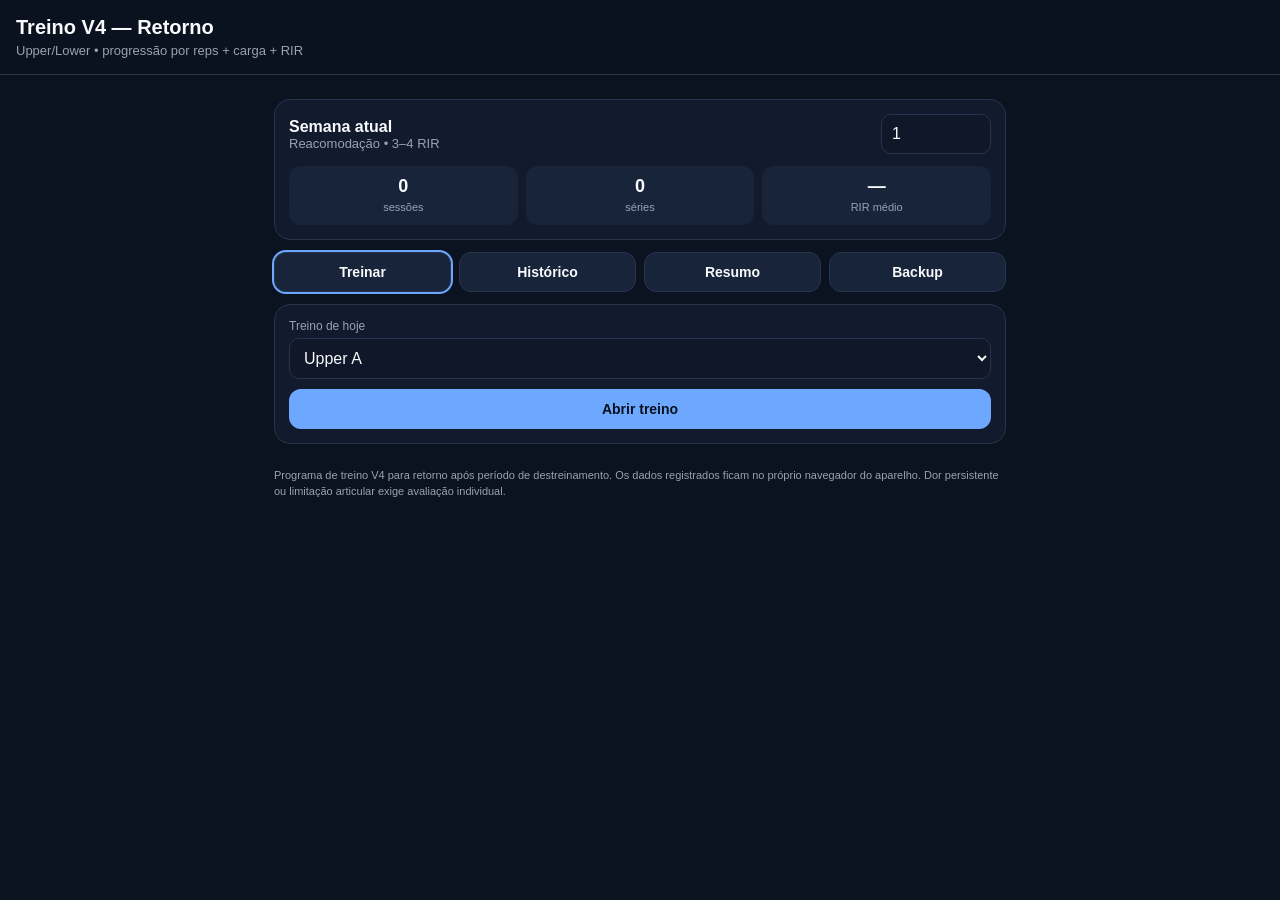
==== index.html @ a8af57bb "Atualiza scripts para versão 9" ====
<!doctype html>
<html lang="pt-BR">
<head>
<meta charset="utf-8">
<meta name="viewport" content="width=device-width, initial-scale=1, viewport-fit=cover">
<meta name="theme-color" content="#101828">
<link rel="manifest" href="manifest.webmanifest">
<title>Treino V4 Retorno</title>
<style>
:root {
  --bg:#0b1220; --card:#121b2d; --card2:#18243a; --text:#f8fafc;
  --muted:#98a2b3; --accent:#6ea8fe; --good:#32d583; --warn:#fdb022;
  --bad:#f97066; --border:#26344d;
}
*{box-sizing:border-box} body{margin:0;background:var(--bg);color:var(--text);font-family:-apple-system,BlinkMacSystemFont,"Segoe UI",Roboto,Arial,sans-serif}
header{position:sticky;top:0;z-index:5;background:rgba(11,18,32,.95);backdrop-filter:blur(12px);padding:16px;border-bottom:1px solid var(--border)}
h1{font-size:20px;margin:0 0 4px} .muted{color:var(--muted);font-size:13px}
main{max-width:760px;margin:auto;padding:14px 14px 100px}
nav{display:grid;grid-template-columns:repeat(4,1fr);gap:8px;margin:12px 0}
button,.btn{appearance:none;border:1px solid var(--border);background:var(--card2);color:var(--text);border-radius:12px;padding:11px 12px;font-weight:700;font-size:14px}
button.primary{background:var(--accent);color:#07111f;border-color:transparent}
button.good{background:var(--good);color:#07111f;border-color:transparent}
button.warn{background:var(--warn);color:#251600;border-color:transparent}
.card{background:var(--card);border:1px solid var(--border);border-radius:16px;padding:14px;margin:10px 0}
.row{display:flex;gap:8px;align-items:center;flex-wrap:wrap} .between{justify-content:space-between}
.badge{padding:5px 8px;border-radius:999px;background:#20304d;color:#cfe1ff;font-size:12px;font-weight:700}
.kpis{display:grid;grid-template-columns:repeat(3,1fr);gap:8px} .kpi{background:var(--card2);border-radius:12px;padding:10px;text-align:center}
.kpi b{display:block;font-size:18px} .kpi span{font-size:11px;color:var(--muted)}
input,select,textarea{width:100%;background:#0f1728;color:var(--text);border:1px solid var(--border);border-radius:10px;padding:10px;font-size:16px}
label{font-size:12px;color:var(--muted);display:block;margin-bottom:5px}
.grid3{display:grid;grid-template-columns:1.1fr 1fr 1fr;gap:8px}
.setrow{display:grid;grid-template-columns:34px 1fr 1fr 1fr 38px;gap:7px;align-items:end;margin:8px 0}
.setn{height:42px;display:flex;align-items:center;justify-content:center;border-radius:10px;background:#20304d;font-weight:800}
.iconbtn{padding:8px;height:42px}
.exercise h3{margin:0 0 5px;font-size:17px} .exercise small{color:var(--muted)}
.progress{font-size:13px;margin-top:8px;padding:9px;border-radius:10px;background:#0f1728}
.progress.good{border-left:3px solid var(--good)} .progress.warn{border-left:3px solid var(--warn)}
.hidden{display:none!important} .tabs button.active{outline:2px solid var(--accent)}
.timer{position:fixed;right:14px;bottom:18px;background:#111d31;border:1px solid var(--border);border-radius:16px;padding:10px 12px;box-shadow:0 12px 30px #0008;min-width:150px}
.timer strong{font-size:22px} .timer .row{margin-top:6px}
.historyItem{border-bottom:1px solid var(--border);padding:10px 0} .historyItem:last-child{border:0}
footer{color:var(--muted);font-size:11px;margin-top:24px;line-height:1.45}
@media(max-width:520px){nav{grid-template-columns:repeat(2,1fr)} .setrow{grid-template-columns:30px 1fr 1fr 1fr 36px} .card{padding:12px}}
</style>
</head>
<body>
<header>
  <h1>Treino V4 — Retorno</h1>
  <div class="muted">Upper/Lower • progressão por reps + carga + RIR</div>
</header>
<main>
<section id="home">
  <div class="card">
    <div class="row between">
      <div><b>Semana atual</b><div class="muted" id="phaseText"></div></div>
      <div style="width:110px"><input id="weekInput" type="number" min="1" max="52" value="1"></div>
    </div>
    <div class="kpis" style="margin-top:12px">
      <div class="kpi"><b id="sessionsKpi">0</b><span>sessões</span></div>
      <div class="kpi"><b id="setsKpi">0</b><span>séries</span></div>
      <div class="kpi"><b id="avgRirKpi">—</b><span>RIR médio</span></div>
    </div>
  </div>

  <nav class="tabs">
    <button data-tab="workout" class="active">Treinar</button>
    <button data-tab="history">Histórico</button>
    <button data-tab="stats">Resumo</button>
    <button data-tab="backup">Backup</button>
  </nav>

  <section id="tab-workout">
    <div class="card">
      <label>Treino de hoje</label>
      <select id="workoutSelect"></select>
      <button class="primary" id="startBtn" style="margin-top:10px;width:100%">Abrir treino</button>
    </div>
    <div id="workoutArea"></div>
  </section>

  <section id="tab-history" class="hidden">
    <div class="card">
      <div class="row between"><b>Últimas sessões</b><button id="clearHistory">Limpar tudo</button></div>
      <div id="historyList"></div>
    </div>
  </section>

  <section id="tab-stats" class="hidden">
    <div class="card">
      <b>Resumo da semana</b>
      <div id="statsArea" style="margin-top:10px"></div>
    </div>
  </section>

  <section id="tab-backup" class="hidden">
    <div class="card">
      <b>Seus dados ficam neste aparelho</b>
      <p class="muted">Exporte um backup antes de trocar de celular ou limpar o navegador.</p>
      <div class="row">
        <button id="exportJson">Exportar backup JSON</button>
        <button id="exportCsv">Exportar CSV</button>
      </div>
      <hr style="border-color:var(--border);margin:16px 0">
      <label>Importar backup JSON</label>
      <input type="file" id="importJson" accept=".json,application/json">
    </div>
    <div class="card">
      <b>Instalar como app</b>
      <p class="muted">Quando esta pasta estiver hospedada em HTTPS: no iPhone, abra no Safari → Compartilhar → “Adicionar à Tela de Início”.</p>
    </div>
  </section>
</section>
<footer>Programa de treino V4 para retorno após período de destreinamento. Os dados registrados ficam no próprio navegador do aparelho. Dor persistente ou limitação articular exige avaliação individual.</footer>
</main>

<div class="timer hidden" id="timerBox">
  <div class="row between"><span class="muted">Descanso</span><button class="iconbtn" id="timerClose">×</button></div>
  <strong id="timerText">0:00</strong>
  <div class="row"><button data-add="60">+1m</button><button data-add="90">+1:30</button><button data-add="180">+3m</button></div>
</div>

<script src="./app.js?v=9"></script>
<script src="./guides.js?v=9"></script>
<script src="./guides-anatomical-v8.js?v=9"></script>
<script src="./guides-force-v3.js?v=9"></script>
<script src="./guides-init.js?v=9"></script>
</body>
</html>
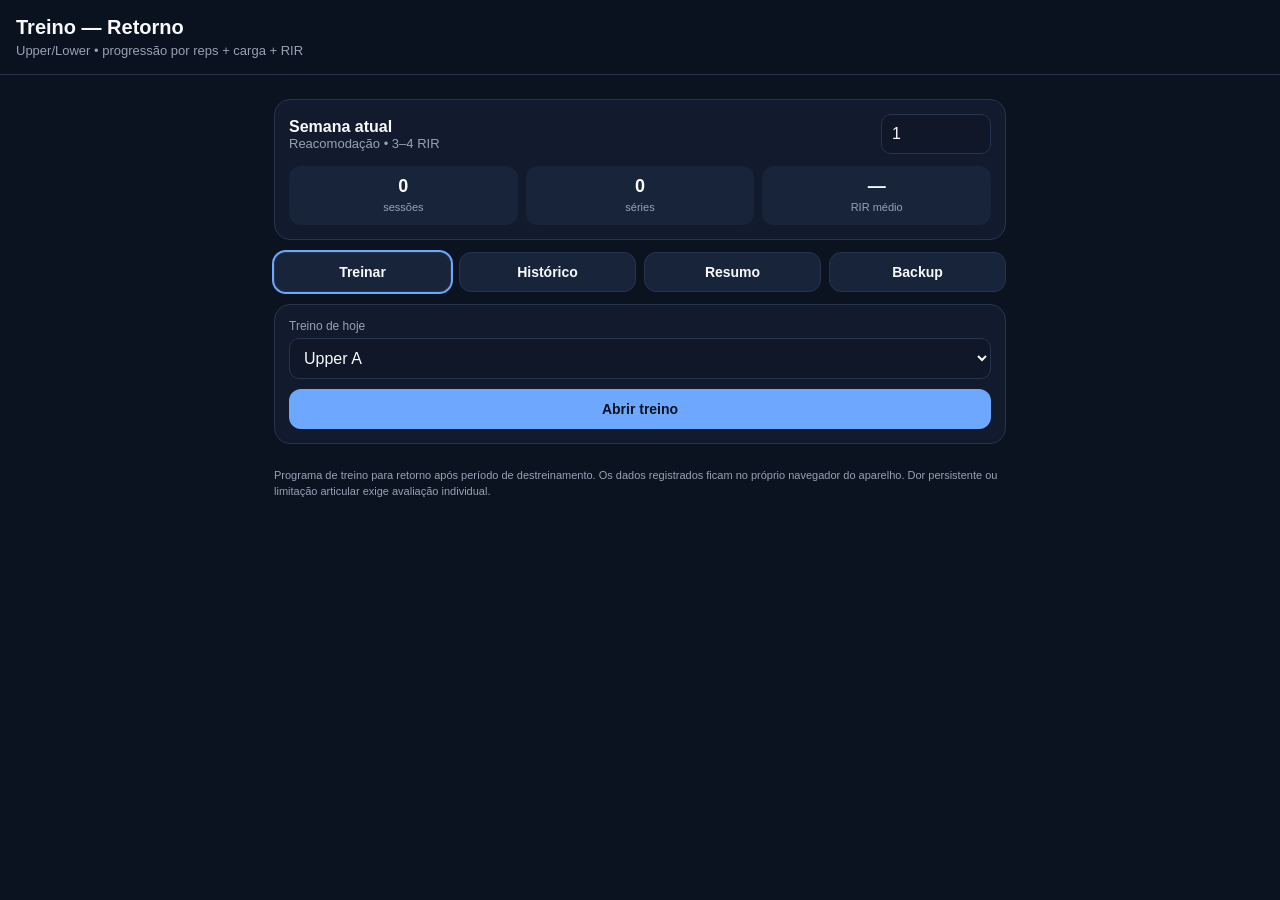
==== commit 523ce37f: "Remove V4 da interface e atualiza guias visuais" ====
--- a/index.html
+++ b/index.html
@@ -5,7 +5,7 @@
 <meta name="viewport" content="width=device-width, initial-scale=1, viewport-fit=cover">
 <meta name="theme-color" content="#101828">
 <link rel="manifest" href="manifest.webmanifest">
-<title>Treino V4 Retorno</title>
+<title>Treino — Retorno</title>
 <style>
 :root {
   --bg:#0b1220; --card:#121b2d; --card2:#18243a; --text:#f8fafc;
@@ -45,7 +45,7 @@
 </head>
 <body>
 <header>
-  <h1>Treino V4 — Retorno</h1>
+  <h1>Treino — Retorno</h1>
   <div class="muted">Upper/Lower • progressão por reps + carga + RIR</div>
 </header>
 <main>
@@ -110,7 +110,7 @@
     </div>
   </section>
 </section>
-<footer>Programa de treino V4 para retorno após período de destreinamento. Os dados registrados ficam no próprio navegador do aparelho. Dor persistente ou limitação articular exige avaliação individual.</footer>
+<footer>Programa de treino para retorno após período de destreinamento. Os dados registrados ficam no próprio navegador do aparelho. Dor persistente ou limitação articular exige avaliação individual.</footer>
 </main>
 
 <div class="timer hidden" id="timerBox">
@@ -119,10 +119,10 @@
   <div class="row"><button data-add="60">+1m</button><button data-add="90">+1:30</button><button data-add="180">+3m</button></div>
 </div>
 
-<script src="./app.js?v=9"></script>
-<script src="./guides.js?v=9"></script>
-<script src="./guides-anatomical-v8.js?v=9"></script>
-<script src="./guides-force-v3.js?v=9"></script>
-<script src="./guides-init.js?v=9"></script>
+<script src="./app.js?v=10"></script>
+<script src="./guides.js?v=13"></script>
+<script src="./guides-anatomical-v8.js?v=10"></script>
+<script src="./guides-force-v3.js?v=10"></script>
+<script src="./guides-init.js?v=10"></script>
 </body>
 </html>
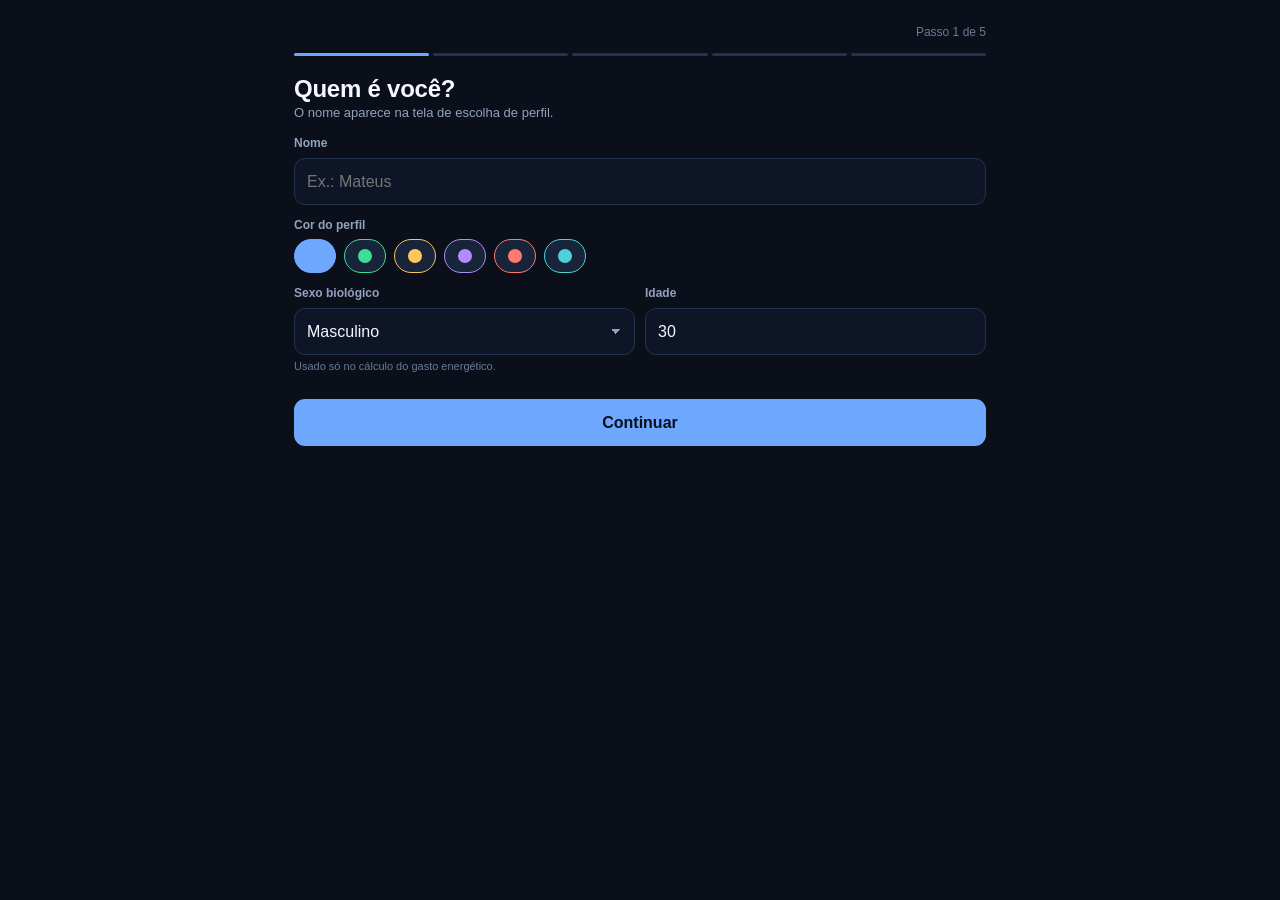
==== commit ccc3135c: "Transforma o app em treinador pessoal da família O app era uma ficha digital de treino de um usuário" ====
--- a/index.html
+++ b/index.html
@@ -2,127 +2,23 @@
 <html lang="pt-BR">
 <head>
 <meta charset="utf-8">
-<meta name="viewport" content="width=device-width, initial-scale=1, viewport-fit=cover">
-<meta name="theme-color" content="#101828">
+<meta name="viewport" content="width=device-width, initial-scale=1, viewport-fit=cover, maximum-scale=1">
+<meta name="theme-color" content="#0a0f1a">
+<meta name="apple-mobile-web-app-capable" content="yes">
+<meta name="apple-mobile-web-app-status-bar-style" content="black-translucent">
+<meta name="apple-mobile-web-app-title" content="Domínio">
+<meta name="description" content="Treinador pessoal da família: treino, alimentação, cardio e recuperação com ajuste automático.">
 <link rel="manifest" href="manifest.webmanifest">
-<title>Treino — Retorno</title>
-<style>
-:root {
-  --bg:#0b1220; --card:#121b2d; --card2:#18243a; --text:#f8fafc;
-  --muted:#98a2b3; --accent:#6ea8fe; --good:#32d583; --warn:#fdb022;
-  --bad:#f97066; --border:#26344d;
-}
-*{box-sizing:border-box} body{margin:0;background:var(--bg);color:var(--text);font-family:-apple-system,BlinkMacSystemFont,"Segoe UI",Roboto,Arial,sans-serif}
-header{position:sticky;top:0;z-index:5;background:rgba(11,18,32,.95);backdrop-filter:blur(12px);padding:16px;border-bottom:1px solid var(--border)}
-h1{font-size:20px;margin:0 0 4px} .muted{color:var(--muted);font-size:13px}
-main{max-width:760px;margin:auto;padding:14px 14px 100px}
-nav{display:grid;grid-template-columns:repeat(4,1fr);gap:8px;margin:12px 0}
-button,.btn{appearance:none;border:1px solid var(--border);background:var(--card2);color:var(--text);border-radius:12px;padding:11px 12px;font-weight:700;font-size:14px}
-button.primary{background:var(--accent);color:#07111f;border-color:transparent}
-button.good{background:var(--good);color:#07111f;border-color:transparent}
-button.warn{background:var(--warn);color:#251600;border-color:transparent}
-.card{background:var(--card);border:1px solid var(--border);border-radius:16px;padding:14px;margin:10px 0}
-.row{display:flex;gap:8px;align-items:center;flex-wrap:wrap} .between{justify-content:space-between}
-.badge{padding:5px 8px;border-radius:999px;background:#20304d;color:#cfe1ff;font-size:12px;font-weight:700}
-.kpis{display:grid;grid-template-columns:repeat(3,1fr);gap:8px} .kpi{background:var(--card2);border-radius:12px;padding:10px;text-align:center}
-.kpi b{display:block;font-size:18px} .kpi span{font-size:11px;color:var(--muted)}
-input,select,textarea{width:100%;background:#0f1728;color:var(--text);border:1px solid var(--border);border-radius:10px;padding:10px;font-size:16px}
-label{font-size:12px;color:var(--muted);display:block;margin-bottom:5px}
-.grid3{display:grid;grid-template-columns:1.1fr 1fr 1fr;gap:8px}
-.setrow{display:grid;grid-template-columns:34px 1fr 1fr 1fr 38px;gap:7px;align-items:end;margin:8px 0}
-.setn{height:42px;display:flex;align-items:center;justify-content:center;border-radius:10px;background:#20304d;font-weight:800}
-.iconbtn{padding:8px;height:42px}
-.exercise h3{margin:0 0 5px;font-size:17px} .exercise small{color:var(--muted)}
-.progress{font-size:13px;margin-top:8px;padding:9px;border-radius:10px;background:#0f1728}
-.progress.good{border-left:3px solid var(--good)} .progress.warn{border-left:3px solid var(--warn)}
-.hidden{display:none!important} .tabs button.active{outline:2px solid var(--accent)}
-.timer{position:fixed;right:14px;bottom:18px;background:#111d31;border:1px solid var(--border);border-radius:16px;padding:10px 12px;box-shadow:0 12px 30px #0008;min-width:150px}
-.timer strong{font-size:22px} .timer .row{margin-top:6px}
-.historyItem{border-bottom:1px solid var(--border);padding:10px 0} .historyItem:last-child{border:0}
-footer{color:var(--muted);font-size:11px;margin-top:24px;line-height:1.45}
-@media(max-width:520px){nav{grid-template-columns:repeat(2,1fr)} .setrow{grid-template-columns:30px 1fr 1fr 1fr 36px} .card{padding:12px}}
-</style>
+<link rel="icon" href="icon.svg" type="image/svg+xml">
+<link rel="apple-touch-icon" href="icon.svg">
+<link rel="stylesheet" href="styles.css?v=1">
+<title>Domínio — Treinador da Família</title>
 </head>
 <body>
-<header>
-  <h1>Treino — Retorno</h1>
-  <div class="muted">Upper/Lower • progressão por reps + carga + RIR</div>
-</header>
-<main>
-<section id="home">
-  <div class="card">
-    <div class="row between">
-      <div><b>Semana atual</b><div class="muted" id="phaseText"></div></div>
-      <div style="width:110px"><input id="weekInput" type="number" min="1" max="52" value="1"></div>
-    </div>
-    <div class="kpis" style="margin-top:12px">
-      <div class="kpi"><b id="sessionsKpi">0</b><span>sessões</span></div>
-      <div class="kpi"><b id="setsKpi">0</b><span>séries</span></div>
-      <div class="kpi"><b id="avgRirKpi">—</b><span>RIR médio</span></div>
-    </div>
-  </div>
-
-  <nav class="tabs">
-    <button data-tab="workout" class="active">Treinar</button>
-    <button data-tab="history">Histórico</button>
-    <button data-tab="stats">Resumo</button>
-    <button data-tab="backup">Backup</button>
-  </nav>
-
-  <section id="tab-workout">
-    <div class="card">
-      <label>Treino de hoje</label>
-      <select id="workoutSelect"></select>
-      <button class="primary" id="startBtn" style="margin-top:10px;width:100%">Abrir treino</button>
-    </div>
-    <div id="workoutArea"></div>
-  </section>
-
-  <section id="tab-history" class="hidden">
-    <div class="card">
-      <div class="row between"><b>Últimas sessões</b><button id="clearHistory">Limpar tudo</button></div>
-      <div id="historyList"></div>
-    </div>
-  </section>
-
-  <section id="tab-stats" class="hidden">
-    <div class="card">
-      <b>Resumo da semana</b>
-      <div id="statsArea" style="margin-top:10px"></div>
-    </div>
-  </section>
-
-  <section id="tab-backup" class="hidden">
-    <div class="card">
-      <b>Seus dados ficam neste aparelho</b>
-      <p class="muted">Exporte um backup antes de trocar de celular ou limpar o navegador.</p>
-      <div class="row">
-        <button id="exportJson">Exportar backup JSON</button>
-        <button id="exportCsv">Exportar CSV</button>
-      </div>
-      <hr style="border-color:var(--border);margin:16px 0">
-      <label>Importar backup JSON</label>
-      <input type="file" id="importJson" accept=".json,application/json">
-    </div>
-    <div class="card">
-      <b>Instalar como app</b>
-      <p class="muted">Quando esta pasta estiver hospedada em HTTPS: no iPhone, abra no Safari → Compartilhar → “Adicionar à Tela de Início”.</p>
-    </div>
-  </section>
-</section>
-<footer>Programa de treino para retorno após período de destreinamento. Os dados registrados ficam no próprio navegador do aparelho. Dor persistente ou limitação articular exige avaliação individual.</footer>
-</main>
-
-<div class="timer hidden" id="timerBox">
-  <div class="row between"><span class="muted">Descanso</span><button class="iconbtn" id="timerClose">×</button></div>
-  <strong id="timerText">0:00</strong>
-  <div class="row"><button data-add="60">+1m</button><button data-add="90">+1:30</button><button data-add="180">+3m</button></div>
-</div>
-
-<script src="./app.js?v=10"></script>
-<script src="./guides.js?v=13"></script>
-<script src="./guides-anatomical-v8.js?v=10"></script>
-<script src="./guides-force-v3.js?v=10"></script>
-<script src="./guides-init.js?v=10"></script>
+<header id="topbar" class="topbar hidden"></header>
+<main id="app" class="app"></main>
+<div id="tabbar"></div>
+<script type="module" src="./js/app.js?v=1"></script>
+<noscript><p style="padding:24px">Este app precisa de JavaScript ativado.</p></noscript>
 </body>
-</html>+</html>
--- a/styles.css
+++ b/styles.css
@@ -0,0 +1,305 @@
+/* Domínio — sistema visual mobile-first */
+
+:root {
+  --bg: #0a0f1a;
+  --bg-elev: #111a2b;
+  --card: #131d30;
+  --card-2: #18243a;
+  --line: #24334d;
+  --line-soft: #1c2942;
+  --text: #f5f8ff;
+  --muted: #93a2bd;
+  --dim: #6b7a97;
+  --accent: #6ea8fe;
+  --accent-ink: #06101f;
+  --good: #3ddc97;
+  --warn: #ffc65c;
+  --bad: #ff7a6e;
+  --violet: #b18cff;
+  --radius: 16px;
+  --radius-sm: 11px;
+  --shadow: 0 14px 40px rgba(0, 0, 0, .45);
+  --safe-bottom: env(safe-area-inset-bottom, 0px);
+}
+
+* { box-sizing: border-box; -webkit-tap-highlight-color: transparent; }
+
+html, body {
+  margin: 0;
+  background: var(--bg);
+  color: var(--text);
+  font-family: -apple-system, BlinkMacSystemFont, "Segoe UI", Roboto, "Helvetica Neue", Arial, sans-serif;
+  font-size: 16px;
+  line-height: 1.45;
+  overscroll-behavior-y: none;
+}
+
+body { padding-bottom: calc(76px + var(--safe-bottom)); }
+
+h1, h2, h3, h4 { margin: 0; line-height: 1.25; font-weight: 800; letter-spacing: -.01em; }
+h1 { font-size: 24px; }
+h2 { font-size: 19px; }
+h3 { font-size: 16px; }
+p { margin: 0 0 10px; }
+a { color: var(--accent); }
+
+.app { max-width: 720px; margin: 0 auto; padding: 0 14px 24px; }
+
+/* ---------- Cabeçalho ---------- */
+.topbar {
+  position: sticky; top: 0; z-index: 20;
+  background: rgba(10, 15, 26, .88);
+  backdrop-filter: saturate(160%) blur(14px);
+  border-bottom: 1px solid var(--line-soft);
+  padding: calc(10px + env(safe-area-inset-top, 0px)) 14px 10px;
+}
+.topbar-inner { max-width: 720px; margin: 0 auto; display: flex; align-items: center; gap: 10px; }
+.topbar h1 { font-size: 18px; flex: 1; }
+.topbar .sub { color: var(--muted); font-size: 12px; font-weight: 600; }
+
+.avatar {
+  width: 38px; height: 38px; border-radius: 50%;
+  display: grid; place-items: center; font-weight: 900; font-size: 15px;
+  color: #06101f; flex: none; border: none; cursor: pointer;
+}
+.avatar.lg { width: 62px; height: 62px; font-size: 24px; }
+
+/* ---------- Cartões ---------- */
+.card {
+  background: var(--card);
+  border: 1px solid var(--line-soft);
+  border-radius: var(--radius);
+  padding: 15px;
+  margin: 12px 0;
+}
+.card.tight { padding: 12px; }
+.card.flat { background: var(--bg-elev); }
+.card-head { display: flex; align-items: center; justify-content: space-between; gap: 10px; margin-bottom: 10px; }
+.card-head h2, .card-head h3 { flex: 1; }
+.eyebrow { font-size: 11px; font-weight: 800; letter-spacing: .1em; text-transform: uppercase; color: var(--dim); }
+
+.row { display: flex; gap: 10px; align-items: center; flex-wrap: wrap; }
+.row.between { justify-content: space-between; }
+.row.tight { gap: 6px; }
+.col { display: flex; flex-direction: column; gap: 10px; }
+.grid-2 { display: grid; grid-template-columns: 1fr 1fr; gap: 10px; }
+.grid-3 { display: grid; grid-template-columns: repeat(3, 1fr); gap: 8px; }
+.muted { color: var(--muted); font-size: 13px; }
+.dim { color: var(--dim); font-size: 12px; }
+.tiny { font-size: 11px; }
+.right { text-align: right; }
+.mt { margin-top: 12px; }
+.mb { margin-bottom: 12px; }
+.hidden { display: none !important; }
+.nowrap { white-space: nowrap; }
+
+/* ---------- Botões ---------- */
+button, .btn {
+  appearance: none; font: inherit; font-weight: 700;
+  border: 1px solid var(--line); background: var(--card-2); color: var(--text);
+  border-radius: var(--radius-sm); padding: 11px 14px; cursor: pointer;
+  transition: transform .08s ease, filter .15s ease;
+  display: inline-flex; align-items: center; justify-content: center; gap: 7px;
+}
+button:active { transform: scale(.98); }
+button.primary { background: var(--accent); color: var(--accent-ink); border-color: transparent; }
+button.good { background: var(--good); color: #04150e; border-color: transparent; }
+button.warn { background: var(--warn); color: #241700; border-color: transparent; }
+button.danger { background: transparent; color: var(--bad); border-color: #4a2b2b; }
+button.ghost { background: transparent; border-color: var(--line); }
+button.link { background: none; border: none; color: var(--accent); padding: 4px 2px; font-size: 13px; }
+button.block { width: 100%; }
+button.sm { padding: 7px 11px; font-size: 13px; border-radius: 9px; }
+button:disabled { opacity: .45; cursor: not-allowed; }
+
+/* ---------- Formulários ---------- */
+label { display: block; font-size: 12px; font-weight: 700; color: var(--muted); margin-bottom: 5px; }
+input, select, textarea {
+  width: 100%; font: inherit; font-size: 16px;
+  background: #0d1526; color: var(--text);
+  border: 1px solid var(--line); border-radius: var(--radius-sm);
+  padding: 11px 12px;
+}
+input:focus, select:focus, textarea:focus { outline: 2px solid var(--accent); outline-offset: -1px; }
+select { appearance: none; background-image: linear-gradient(45deg, transparent 50%, var(--muted) 50%), linear-gradient(135deg, var(--muted) 50%, transparent 50%); background-position: calc(100% - 18px) 50%, calc(100% - 13px) 50%; background-size: 5px 5px; background-repeat: no-repeat; padding-right: 34px; }
+.field { margin-bottom: 12px; }
+.field .hint { font-size: 11px; color: var(--dim); margin-top: 4px; }
+fieldset { border: 0; padding: 0; margin: 0; }
+
+.chips { display: flex; flex-wrap: wrap; gap: 8px; }
+.chip {
+  padding: 9px 13px; border-radius: 999px; border: 1px solid var(--line);
+  background: var(--card-2); font-size: 13px; font-weight: 700; cursor: pointer;
+}
+.chip.on { background: var(--accent); color: var(--accent-ink); border-color: transparent; }
+.chip.sm { padding: 6px 10px; font-size: 12px; }
+
+.pill { display: inline-flex; align-items: center; gap: 5px; padding: 4px 9px; border-radius: 999px; font-size: 11px; font-weight: 800; background: #1e2c47; color: #cfe0ff; }
+.pill.good { background: rgba(61, 220, 151, .16); color: var(--good); }
+.pill.warn { background: rgba(255, 198, 92, .16); color: var(--warn); }
+.pill.bad { background: rgba(255, 122, 110, .16); color: var(--bad); }
+.pill.violet { background: rgba(177, 140, 255, .16); color: var(--violet); }
+
+/* ---------- Escala 1–5 ---------- */
+.scale { display: grid; grid-template-columns: repeat(5, 1fr); gap: 7px; }
+.scale button { padding: 14px 0; font-size: 17px; font-weight: 900; }
+.scale button.on { background: var(--accent); color: var(--accent-ink); border-color: transparent; }
+.scale-legend { display: flex; justify-content: space-between; font-size: 11px; color: var(--dim); margin-top: 5px; }
+
+/* ---------- Métricas ---------- */
+.metrics { display: grid; grid-template-columns: repeat(3, 1fr); gap: 8px; }
+.metric { background: var(--bg-elev); border-radius: var(--radius-sm); padding: 11px 8px; text-align: center; border: 1px solid var(--line-soft); }
+.metric b { display: block; font-size: 19px; letter-spacing: -.02em; }
+.metric span { font-size: 10.5px; color: var(--muted); font-weight: 600; }
+
+.stat-line { display: flex; justify-content: space-between; align-items: baseline; padding: 9px 0; border-bottom: 1px solid var(--line-soft); }
+.stat-line:last-child { border-bottom: 0; }
+.stat-line b { font-variant-numeric: tabular-nums; }
+
+/* ---------- Barras de progresso ---------- */
+.progress-bar { height: 8px; border-radius: 99px; background: #0d1526; overflow: hidden; border: 1px solid var(--line-soft); }
+.progress-bar > span { display: block; height: 100%; border-radius: 99px; background: var(--accent); transition: width .3s ease; }
+.progress-bar > span.good { background: var(--good); }
+.progress-bar > span.warn { background: var(--warn); }
+.progress-bar > span.bad { background: var(--bad); }
+
+.bars { display: flex; flex-direction: column; gap: 7px; }
+.bar-row { display: grid; grid-template-columns: 72px 1fr 52px; gap: 8px; align-items: center; font-size: 12px; }
+.bar-label { color: var(--muted); font-weight: 600; overflow: hidden; text-overflow: ellipsis; white-space: nowrap; }
+.bar-track { position: relative; height: 14px; border-radius: 7px; background: #0d1526; overflow: hidden; border: 1px solid var(--line-soft); }
+.bar-range { position: absolute; top: 0; bottom: 0; background: rgba(61, 220, 151, .18); border-left: 1px solid rgba(61,220,151,.5); border-right: 1px solid rgba(61,220,151,.5); }
+.bar-fill { position: absolute; top: 0; left: 0; bottom: 0; background: var(--accent); border-radius: 7px; }
+.bar-fill.good { background: var(--good); }
+.bar-fill.warn { background: var(--warn); }
+.bar-fill.bad { background: var(--bad); }
+.bar-value { text-align: right; font-variant-numeric: tabular-nums; font-weight: 700; color: var(--muted); }
+
+.ring { display: flex; align-items: center; gap: 11px; }
+.ring svg { width: 58px; height: 58px; flex: none; transform: rotate(-90deg); }
+.ring-bg { fill: none; stroke: #0d1526; stroke-width: 7; }
+.ring-fg { fill: none; stroke-width: 7; stroke-linecap: round; transition: stroke-dashoffset .4s ease; }
+.ring-fg.accent { stroke: var(--accent); }
+.ring-fg.good { stroke: var(--good); }
+.ring-fg.warn { stroke: var(--warn); }
+.ring-fg.bad { stroke: var(--bad); }
+.ring-text b { display: block; font-size: 17px; }
+.ring-text span { font-size: 11px; color: var(--muted); }
+
+.spark { width: 100%; height: 74px; display: block; }
+.chart-empty { padding: 18px; text-align: center; color: var(--dim); font-size: 12px; }
+
+/* ---------- Coach ---------- */
+.coach {
+  border-left: 3px solid var(--accent);
+  background: linear-gradient(90deg, rgba(110, 168, 254, .1), transparent 70%);
+  border-radius: 0 var(--radius-sm) var(--radius-sm) 0;
+  padding: 11px 13px; margin: 10px 0; font-size: 13.5px;
+}
+.coach b { display: block; margin-bottom: 3px; font-size: 14px; }
+.coach.good { border-color: var(--good); background: linear-gradient(90deg, rgba(61, 220, 151, .1), transparent 70%); }
+.coach.warn { border-color: var(--warn); background: linear-gradient(90deg, rgba(255, 198, 92, .1), transparent 70%); }
+.coach.bad { border-color: var(--bad); background: linear-gradient(90deg, rgba(255, 122, 110, .1), transparent 70%); }
+.coach.violet { border-color: var(--violet); background: linear-gradient(90deg, rgba(177, 140, 255, .1), transparent 70%); }
+
+/* ---------- Navegação inferior ---------- */
+.tabbar {
+  position: fixed; left: 0; right: 0; bottom: 0; z-index: 30;
+  background: rgba(12, 18, 31, .95);
+  backdrop-filter: saturate(160%) blur(16px);
+  border-top: 1px solid var(--line-soft);
+  padding: 7px 8px calc(7px + var(--safe-bottom));
+  display: grid; grid-template-columns: repeat(5, 1fr); gap: 2px;
+}
+.tabbar a {
+  display: flex; flex-direction: column; align-items: center; gap: 3px;
+  padding: 5px 2px; border-radius: 11px; text-decoration: none;
+  color: var(--dim); font-size: 10px; font-weight: 700;
+}
+.tabbar a.on { color: var(--accent); background: rgba(110, 168, 254, .1); }
+.tabbar svg { width: 21px; height: 21px; stroke: currentColor; fill: none; stroke-width: 1.9; stroke-linecap: round; stroke-linejoin: round; }
+
+/* ---------- Perfis ---------- */
+.profile-grid { display: grid; grid-template-columns: 1fr 1fr; gap: 12px; margin-top: 16px; }
+.profile-card {
+  background: var(--card); border: 1px solid var(--line-soft); border-radius: var(--radius);
+  padding: 18px 14px; text-align: center; cursor: pointer; display: flex; flex-direction: column; align-items: center; gap: 9px;
+}
+.profile-card:active { transform: scale(.98); }
+.profile-card b { font-size: 15px; }
+.profile-card .meta { font-size: 11px; color: var(--dim); }
+.profile-card.add { border-style: dashed; color: var(--muted); justify-content: center; min-height: 148px; }
+
+/* ---------- Treino ---------- */
+.exercise-card { background: var(--card); border: 1px solid var(--line-soft); border-radius: var(--radius); padding: 14px; margin: 12px 0; }
+.exercise-card.done { border-color: rgba(61, 220, 151, .4); }
+.set-row { display: grid; grid-template-columns: 30px 1fr 1fr 1fr 40px; gap: 6px; align-items: end; margin: 8px 0; }
+.set-n { height: 44px; display: grid; place-items: center; border-radius: 10px; background: #1c2b46; font-weight: 900; font-size: 13px; }
+.set-n.done { background: rgba(61, 220, 151, .18); color: var(--good); }
+.set-row input { text-align: center; padding: 11px 4px; }
+.set-row .prev { font-size: 10px; color: var(--dim); text-align: center; display: block; margin-top: 3px; }
+.icon-btn { padding: 0; width: 40px; height: 44px; font-size: 15px; }
+
+.timer-fab {
+  position: fixed; right: 14px; bottom: calc(86px + var(--safe-bottom)); z-index: 25;
+  background: var(--bg-elev); border: 1px solid var(--line); border-radius: 15px;
+  padding: 10px 13px; box-shadow: var(--shadow); min-width: 132px;
+}
+.timer-fab strong { font-size: 23px; font-variant-numeric: tabular-nums; display: block; }
+.timer-fab.done strong { color: var(--good); }
+
+/* ---------- Guia de execução ---------- */
+.guide { margin-top: 11px; border: 1px solid var(--line-soft); border-radius: var(--radius-sm); background: #0e1729; overflow: hidden; }
+.guide-grid { display: grid; grid-template-columns: minmax(0, 1.9fr) minmax(150px, 1fr); gap: 8px; padding: 8px; }
+.guide-panel { border: 1px solid var(--line-soft); border-radius: 11px; overflow: hidden; background: #101a2b; min-width: 0; }
+.guide-panel-title { padding: 7px 9px; font-size: 10px; letter-spacing: .09em; font-weight: 900; color: #b9cdf5; background: #16223a; border-bottom: 1px solid var(--line-soft); }
+.frames { display: grid; grid-template-columns: repeat(3, 1fr); gap: 4px; padding: 6px; }
+.frame { position: relative; background: #fff; border-radius: 8px; overflow: hidden; }
+.frame img { display: block; width: 100%; aspect-ratio: 1; object-fit: contain; }
+.frame span { position: absolute; left: 5px; bottom: 5px; background: rgba(7, 17, 31, .82); border: 1px solid rgba(255,255,255,.14); border-radius: 99px; padding: 2px 6px; font-size: 9px; font-weight: 800; color: #fff; }
+.atlas { background: #fff; padding: 8px; display: grid; place-items: center; min-height: 160px; }
+.atlas img { width: 100%; max-height: 260px; object-fit: contain; }
+.guide-text { padding: 4px 12px 12px; font-size: 13.5px; }
+.guide-text h4 { font-size: 12px; text-transform: uppercase; letter-spacing: .06em; color: var(--dim); margin: 11px 0 4px; }
+.guide-text .avoid { color: #ffc9c5; }
+.guide-credit { display: block; margin-top: 11px; font-size: 10px; color: var(--dim); line-height: 1.4; }
+.fallback { padding: 20px 12px; text-align: center; color: var(--dim); font-size: 12px; }
+@media (max-width: 600px) { .guide-grid { grid-template-columns: 1fr; } }
+
+/* ---------- Listas ---------- */
+.list-item { display: flex; gap: 11px; align-items: center; padding: 11px 0; border-bottom: 1px solid var(--line-soft); }
+.list-item:last-child { border-bottom: 0; }
+.list-item .grow { flex: 1; min-width: 0; }
+.list-item b { display: block; font-size: 14px; }
+.list-item .sub { font-size: 11.5px; color: var(--dim); }
+
+.empty { text-align: center; padding: 30px 16px; color: var(--dim); }
+.empty .big { font-size: 34px; margin-bottom: 8px; }
+
+/* ---------- Passos do onboarding ---------- */
+.steps { display: flex; gap: 4px; margin: 12px 0 18px; }
+.steps span { flex: 1; height: 3px; border-radius: 99px; background: var(--line); }
+.steps span.on { background: var(--accent); }
+
+/* ---------- Toast ---------- */
+#toast {
+  position: fixed; left: 50%; bottom: calc(90px + var(--safe-bottom)); transform: translateX(-50%) translateY(14px);
+  background: #1f2c45; color: var(--text); border: 1px solid var(--line);
+  padding: 11px 17px; border-radius: 99px; font-size: 13.5px; font-weight: 700;
+  box-shadow: var(--shadow); opacity: 0; pointer-events: none; transition: all .22s ease; z-index: 60; max-width: 88vw; text-align: center;
+}
+#toast.show { opacity: 1; transform: translateX(-50%) translateY(0); }
+
+/* ---------- Modal ---------- */
+.sheet-backdrop { position: fixed; inset: 0; background: rgba(4, 8, 16, .7); z-index: 50; display: grid; align-items: end; }
+.sheet {
+  background: var(--bg-elev); border-top-left-radius: 22px; border-top-right-radius: 22px;
+  border-top: 1px solid var(--line); padding: 8px 16px calc(20px + var(--safe-bottom));
+  max-height: 88vh; overflow-y: auto; animation: sheetUp .22s ease;
+}
+.sheet-grip { width: 38px; height: 4px; border-radius: 99px; background: var(--line); margin: 8px auto 14px; }
+@keyframes sheetUp { from { transform: translateY(24px); opacity: .6; } to { transform: none; opacity: 1; } }
+
+@media (min-width: 640px) {
+  .metrics { grid-template-columns: repeat(4, 1fr); }
+  .profile-grid { grid-template-columns: repeat(3, 1fr); }
+}
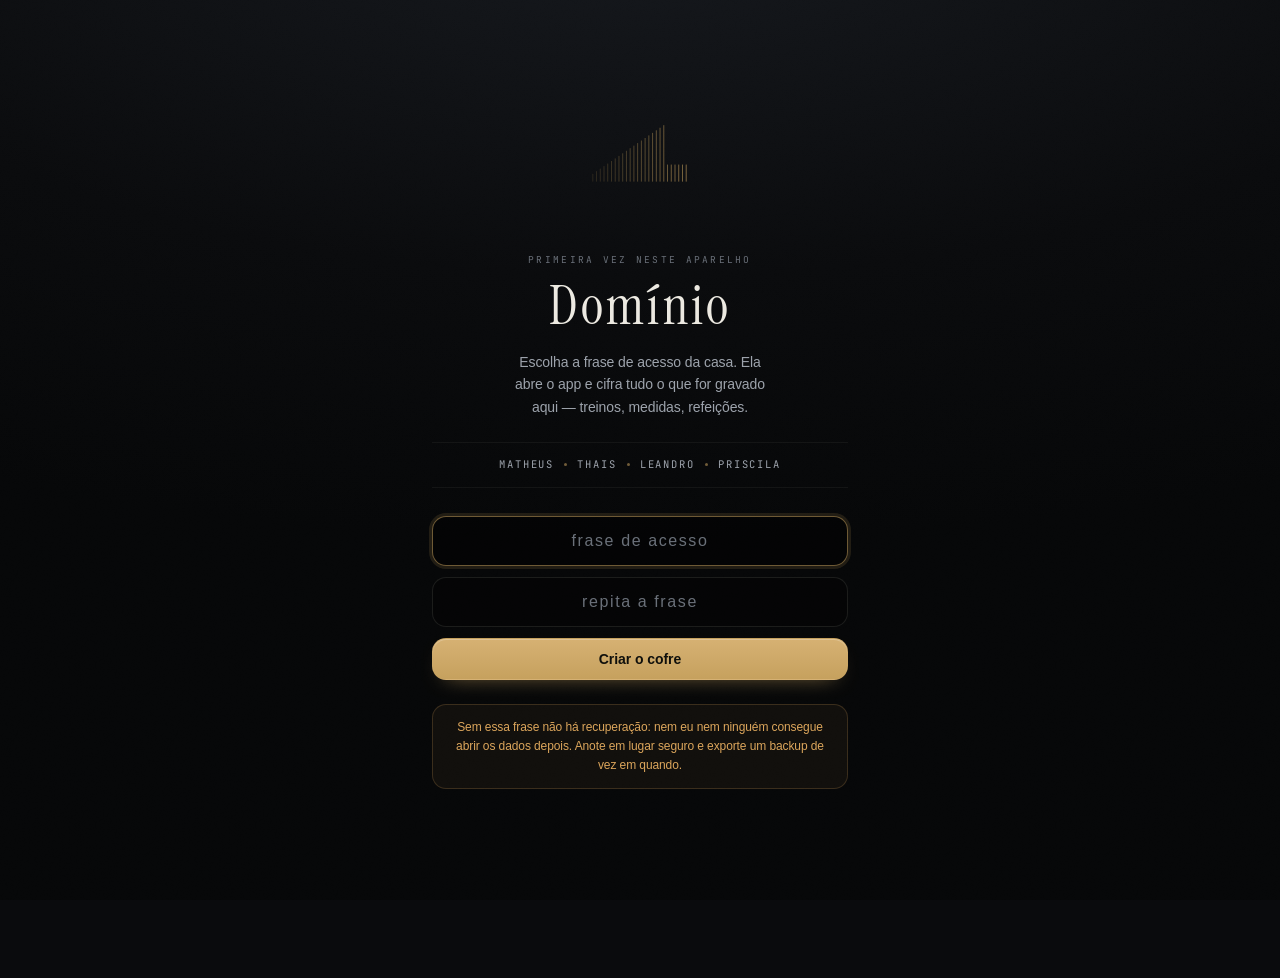
==== commit af9a086b: "Acabamento premium, cofre de acesso e nomes da casa Sistema visual refeito sob a filosofia Instrumen" ====
--- a/index.html
+++ b/index.html
@@ -3,7 +3,7 @@
 <head>
 <meta charset="utf-8">
 <meta name="viewport" content="width=device-width, initial-scale=1, viewport-fit=cover, maximum-scale=1">
-<meta name="theme-color" content="#0a0f1a">
+<meta name="theme-color" content="#0A0B0D">
 <meta name="apple-mobile-web-app-capable" content="yes">
 <meta name="apple-mobile-web-app-status-bar-style" content="black-translucent">
 <meta name="apple-mobile-web-app-title" content="Domínio">
@@ -11,14 +11,17 @@
 <link rel="manifest" href="manifest.webmanifest">
 <link rel="icon" href="icon.svg" type="image/svg+xml">
 <link rel="apple-touch-icon" href="icon.svg">
-<link rel="stylesheet" href="styles.css?v=1">
-<title>Domínio — Treinador da Família</title>
+<link rel="preconnect" href="https://fonts.googleapis.com">
+<link rel="preconnect" href="https://fonts.gstatic.com" crossorigin>
+<link rel="stylesheet" href="https://fonts.googleapis.com/css2?family=Instrument+Serif:ital@0;1&family=JetBrains+Mono:wght@300;400;500&display=swap">
+<link rel="stylesheet" href="styles.css?v=2">
+<title>Domínio</title>
 </head>
 <body>
 <header id="topbar" class="topbar hidden"></header>
 <main id="app" class="app"></main>
 <div id="tabbar"></div>
-<script type="module" src="./js/app.js?v=1"></script>
+<script type="module" src="./js/app.js?v=2"></script>
 <noscript><p style="padding:24px">Este app precisa de JavaScript ativado.</p></noscript>
 </body>
 </html>
--- a/styles.css
+++ b/styles.css
@@ -1,305 +1,588 @@
-/* Domínio — sistema visual mobile-first */
+/* ============================================================
+   DOMÍNIO — Instrumento Silencioso
+   Tinta profunda, osso, latão. Nada salta; tudo assenta.
+   ============================================================ */
 
 :root {
-  --bg: #0a0f1a;
-  --bg-elev: #111a2b;
-  --card: #131d30;
-  --card-2: #18243a;
-  --line: #24334d;
-  --line-soft: #1c2942;
-  --text: #f5f8ff;
-  --muted: #93a2bd;
-  --dim: #6b7a97;
-  --accent: #6ea8fe;
-  --accent-ink: #06101f;
-  --good: #3ddc97;
-  --warn: #ffc65c;
-  --bad: #ff7a6e;
-  --violet: #b18cff;
-  --radius: 16px;
-  --radius-sm: 11px;
-  --shadow: 0 14px 40px rgba(0, 0, 0, .45);
+  /* fundo e matéria */
+  --ink:        #0A0B0D;
+  --ink-2:      #0E1013;
+  --surface:    #121417;
+  --surface-2:  #171A1F;
+  --raised:     #1C2026;
+
+  /* traço */
+  --line:       rgba(233, 228, 216, .10);
+  --line-soft:  rgba(233, 228, 216, .055);
+  --line-firm:  rgba(233, 228, 216, .18);
+
+  /* texto */
+  --text:       #ECE9E1;
+  --muted:      #9DA3AC;
+  --dim:        #6A7079;
+
+  /* sinal — racionado como metal precioso */
+  --brass:      #C6A15E;
+  --brass-soft: rgba(198, 161, 94, .14);
+  --brass-ink:  #10100C;
+
+  --good:       #74C4A0;
+  --warn:       #DCA65C;
+  --bad:        #D8796C;
+  --violet:     #A594D6;
+
+  --accent:     var(--brass);
+  --accent-ink: var(--brass-ink);
+
+  /* forma */
+  --r-lg: 20px;
+  --r-md: 14px;
+  --r-sm: 10px;
+
+  /* massa */
+  --shadow-1: 0 1px 2px rgba(0,0,0,.4), 0 8px 24px -12px rgba(0,0,0,.7);
+  --shadow-2: 0 24px 60px -24px rgba(0,0,0,.85);
+
+  /* inércia */
+  --ease:      cubic-bezier(.22, 1, .36, 1);
+  --ease-soft: cubic-bezier(.4, 0, .2, 1);
+
   --safe-bottom: env(safe-area-inset-bottom, 0px);
+  --safe-top: env(safe-area-inset-top, 0px);
+
+  --sans: -apple-system, BlinkMacSystemFont, "Segoe UI", Roboto, "Helvetica Neue", Arial, sans-serif;
+  --serif: "Instrument Serif", "Iowan Old Style", Georgia, serif;
+  --mono: "JetBrains Mono", ui-monospace, SFMono-Regular, Menlo, monospace;
 }
 
 * { box-sizing: border-box; -webkit-tap-highlight-color: transparent; }
 
-html, body {
+html {
+  background: var(--ink);
+  -webkit-text-size-adjust: 100%;
+}
+
+body {
   margin: 0;
-  background: var(--bg);
+  min-height: 100%;
   color: var(--text);
-  font-family: -apple-system, BlinkMacSystemFont, "Segoe UI", Roboto, "Helvetica Neue", Arial, sans-serif;
+  font-family: var(--sans);
   font-size: 16px;
-  line-height: 1.45;
+  line-height: 1.5;
+  letter-spacing: -0.006em;
   overscroll-behavior-y: none;
-}
-
-body { padding-bottom: calc(76px + var(--safe-bottom)); }
-
-h1, h2, h3, h4 { margin: 0; line-height: 1.25; font-weight: 800; letter-spacing: -.01em; }
-h1 { font-size: 24px; }
-h2 { font-size: 19px; }
-h3 { font-size: 16px; }
+  padding-bottom: calc(78px + var(--safe-bottom));
+  -webkit-font-smoothing: antialiased;
+}
+
+/* atmosfera: luz lentíssima, como sobre metal escovado */
+body::before {
+  content: '';
+  position: fixed; inset: 0; z-index: -2; pointer-events: none;
+  background:
+    radial-gradient(120% 70% at 50% -10%, #16191E 0%, var(--ink) 58%, #060708 100%);
+}
+
+/* grão: o que separa uma superfície impressa de uma tela */
+body::after {
+  content: '';
+  position: fixed; inset: 0; z-index: -1; pointer-events: none;
+  opacity: .035; mix-blend-mode: overlay;
+  background-image: url("data:image/svg+xml,%3Csvg xmlns='http://www.w3.org/2000/svg' width='160' height='160'%3E%3Cfilter id='n'%3E%3CfeTurbulence type='fractalNoise' baseFrequency='.85' numOctaves='3' stitchTiles='stitch'/%3E%3CfeColorMatrix type='saturate' values='0'/%3E%3C/filter%3E%3Crect width='160' height='160' filter='url(%23n)'/%3E%3C/svg%3E");
+}
+
+h1, h2, h3, h4 { margin: 0; line-height: 1.18; font-weight: 600; letter-spacing: -0.02em; }
+h1 { font-size: 25px; }
+h2 { font-size: 20px; }
+h3 { font-size: 16px; letter-spacing: -0.012em; }
 p { margin: 0 0 10px; }
-a { color: var(--accent); }
-
-.app { max-width: 720px; margin: 0 auto; padding: 0 14px 24px; }
+a { color: var(--brass); text-decoration: none; }
+
+/* números: sempre tabulares, sempre alinhados */
+b, strong, .metric b, .stat-line b, .bar-value { font-variant-numeric: tabular-nums; }
+
+.app { max-width: 720px; margin: 0 auto; padding: 0 16px 28px; }
 
 /* ---------- Cabeçalho ---------- */
 .topbar {
   position: sticky; top: 0; z-index: 20;
-  background: rgba(10, 15, 26, .88);
-  backdrop-filter: saturate(160%) blur(14px);
+  padding: calc(12px + var(--safe-top)) 16px 12px;
+  background: linear-gradient(180deg, rgba(10,11,13,.94) 60%, rgba(10,11,13,.72));
+  backdrop-filter: saturate(150%) blur(18px);
+  -webkit-backdrop-filter: saturate(150%) blur(18px);
   border-bottom: 1px solid var(--line-soft);
-  padding: calc(10px + env(safe-area-inset-top, 0px)) 14px 10px;
-}
-.topbar-inner { max-width: 720px; margin: 0 auto; display: flex; align-items: center; gap: 10px; }
-.topbar h1 { font-size: 18px; flex: 1; }
-.topbar .sub { color: var(--muted); font-size: 12px; font-weight: 600; }
+}
+.topbar-inner { max-width: 720px; margin: 0 auto; display: flex; align-items: center; gap: 12px; }
+.topbar h1 { font-size: 19px; flex: 1; }
+.topbar .sub {
+  font-family: var(--mono); font-size: 10px; font-weight: 400;
+  letter-spacing: .14em; text-transform: uppercase; color: var(--dim); margin-top: 3px;
+}
 
 .avatar {
-  width: 38px; height: 38px; border-radius: 50%;
-  display: grid; place-items: center; font-weight: 900; font-size: 15px;
-  color: #06101f; flex: none; border: none; cursor: pointer;
-}
-.avatar.lg { width: 62px; height: 62px; font-size: 24px; }
+  width: 38px; height: 38px; border-radius: 50%; flex: none;
+  display: grid; place-items: center;
+  font-size: 13px; font-weight: 700; letter-spacing: .02em;
+  color: #0B0C0E; border: none; cursor: pointer;
+  box-shadow: 0 0 0 1px rgba(255,255,255,.14) inset, 0 2px 10px -4px rgba(0,0,0,.9);
+  transition: transform .3s var(--ease);
+}
+.avatar:active { transform: scale(.94); }
+.avatar.lg { width: 60px; height: 60px; font-size: 20px; }
 
 /* ---------- Cartões ---------- */
 .card {
-  background: var(--card);
+  position: relative;
+  background: linear-gradient(180deg, var(--surface-2), var(--surface));
   border: 1px solid var(--line-soft);
-  border-radius: var(--radius);
-  padding: 15px;
-  margin: 12px 0;
-}
-.card.tight { padding: 12px; }
-.card.flat { background: var(--bg-elev); }
-.card-head { display: flex; align-items: center; justify-content: space-between; gap: 10px; margin-bottom: 10px; }
+  border-radius: var(--r-lg);
+  padding: 17px;
+  margin: 13px 0;
+  box-shadow: var(--shadow-1);
+}
+/* fio de luz no topo: a peça tem espessura */
+.card::before {
+  content: ''; position: absolute; inset: 0 0 auto 0; height: 1px;
+  border-radius: var(--r-lg) var(--r-lg) 0 0;
+  background: linear-gradient(90deg, transparent, rgba(233,228,216,.14) 22%, rgba(233,228,216,.14) 78%, transparent);
+  pointer-events: none;
+}
+.card.tight { padding: 14px; }
+.card.flat { background: var(--ink-2); box-shadow: none; }
+.card.flat::before { display: none; }
+
+.card-head { display: flex; align-items: flex-start; justify-content: space-between; gap: 12px; margin-bottom: 12px; }
 .card-head h2, .card-head h3 { flex: 1; }
-.eyebrow { font-size: 11px; font-weight: 800; letter-spacing: .1em; text-transform: uppercase; color: var(--dim); }
+
+.eyebrow {
+  font-family: var(--mono); font-size: 9.5px; font-weight: 400;
+  letter-spacing: .2em; text-transform: uppercase; color: var(--dim);
+  margin-bottom: 5px;
+}
 
 .row { display: flex; gap: 10px; align-items: center; flex-wrap: wrap; }
 .row.between { justify-content: space-between; }
-.row.tight { gap: 6px; }
+.row.tight { gap: 7px; }
 .col { display: flex; flex-direction: column; gap: 10px; }
 .grid-2 { display: grid; grid-template-columns: 1fr 1fr; gap: 10px; }
-.grid-3 { display: grid; grid-template-columns: repeat(3, 1fr); gap: 8px; }
-.muted { color: var(--muted); font-size: 13px; }
-.dim { color: var(--dim); font-size: 12px; }
-.tiny { font-size: 11px; }
+.grid-3 { display: grid; grid-template-columns: repeat(3, 1fr); gap: 9px; }
+.muted { color: var(--muted); font-size: 13.5px; }
+.dim { color: var(--dim); font-size: 12px; line-height: 1.5; }
+.tiny { font-size: 11.5px; }
 .right { text-align: right; }
-.mt { margin-top: 12px; }
-.mb { margin-bottom: 12px; }
+.mt { margin-top: 13px; }
+.mb { margin-bottom: 13px; }
 .hidden { display: none !important; }
 .nowrap { white-space: nowrap; }
 
 /* ---------- Botões ---------- */
 button, .btn {
-  appearance: none; font: inherit; font-weight: 700;
-  border: 1px solid var(--line); background: var(--card-2); color: var(--text);
-  border-radius: var(--radius-sm); padding: 11px 14px; cursor: pointer;
-  transition: transform .08s ease, filter .15s ease;
-  display: inline-flex; align-items: center; justify-content: center; gap: 7px;
-}
-button:active { transform: scale(.98); }
-button.primary { background: var(--accent); color: var(--accent-ink); border-color: transparent; }
-button.good { background: var(--good); color: #04150e; border-color: transparent; }
-button.warn { background: var(--warn); color: #241700; border-color: transparent; }
-button.danger { background: transparent; color: var(--bad); border-color: #4a2b2b; }
-button.ghost { background: transparent; border-color: var(--line); }
-button.link { background: none; border: none; color: var(--accent); padding: 4px 2px; font-size: 13px; }
+  appearance: none; font-family: inherit; font-size: 14px; font-weight: 600;
+  letter-spacing: -0.005em;
+  border: 1px solid var(--line); background: var(--raised); color: var(--text);
+  border-radius: var(--r-md); padding: 12px 16px; cursor: pointer;
+  display: inline-flex; align-items: center; justify-content: center; gap: 8px;
+  transition: transform .32s var(--ease), background .28s var(--ease-soft), border-color .28s var(--ease-soft), opacity .2s;
+}
+button:active { transform: scale(.975); }
+button.primary {
+  background: linear-gradient(180deg, #D6B173, var(--brass));
+  color: var(--brass-ink); border-color: transparent; font-weight: 700;
+  box-shadow: 0 1px 0 rgba(255,255,255,.24) inset, 0 8px 22px -14px rgba(198,161,94,.9);
+}
+button.good { background: var(--good); color: #05170F; border-color: transparent; font-weight: 700; }
+button.warn { background: var(--warn); color: #1D1305; border-color: transparent; font-weight: 700; }
+button.danger { background: transparent; color: var(--bad); border-color: rgba(216,121,108,.32); }
+button.ghost { background: transparent; }
+button.link {
+  background: none; border: none; color: var(--brass); padding: 6px 2px;
+  font-size: 13px; font-weight: 600;
+}
 button.block { width: 100%; }
-button.sm { padding: 7px 11px; font-size: 13px; border-radius: 9px; }
-button:disabled { opacity: .45; cursor: not-allowed; }
+button.sm { padding: 8px 12px; font-size: 12.5px; border-radius: var(--r-sm); }
+button:disabled { opacity: .38; cursor: not-allowed; }
 
 /* ---------- Formulários ---------- */
-label { display: block; font-size: 12px; font-weight: 700; color: var(--muted); margin-bottom: 5px; }
+label { display: block; font-size: 12px; font-weight: 600; color: var(--muted); margin-bottom: 6px; letter-spacing: .002em; }
 input, select, textarea {
-  width: 100%; font: inherit; font-size: 16px;
-  background: #0d1526; color: var(--text);
-  border: 1px solid var(--line); border-radius: var(--radius-sm);
-  padding: 11px 12px;
-}
-input:focus, select:focus, textarea:focus { outline: 2px solid var(--accent); outline-offset: -1px; }
-select { appearance: none; background-image: linear-gradient(45deg, transparent 50%, var(--muted) 50%), linear-gradient(135deg, var(--muted) 50%, transparent 50%); background-position: calc(100% - 18px) 50%, calc(100% - 13px) 50%; background-size: 5px 5px; background-repeat: no-repeat; padding-right: 34px; }
-.field { margin-bottom: 12px; }
-.field .hint { font-size: 11px; color: var(--dim); margin-top: 4px; }
-fieldset { border: 0; padding: 0; margin: 0; }
+  width: 100%; font-family: inherit; font-size: 16px; color: var(--text);
+  background: rgba(0,0,0,.28);
+  border: 1px solid var(--line); border-radius: var(--r-md);
+  padding: 12px 13px;
+  transition: border-color .25s var(--ease-soft), background .25s var(--ease-soft), box-shadow .25s var(--ease-soft);
+}
+input::placeholder, textarea::placeholder { color: var(--dim); }
+input:focus, select:focus, textarea:focus {
+  outline: none; border-color: rgba(198,161,94,.55);
+  background: rgba(0,0,0,.38);
+  box-shadow: 0 0 0 3px var(--brass-soft);
+}
+select {
+  appearance: none; padding-right: 36px;
+  background-image: linear-gradient(45deg, transparent 50%, var(--muted) 50%), linear-gradient(135deg, var(--muted) 50%, transparent 50%);
+  background-position: calc(100% - 19px) 52%, calc(100% - 14px) 52%;
+  background-size: 5px 5px; background-repeat: no-repeat;
+  background-color: rgba(0,0,0,.28);
+}
+.field { margin-bottom: 14px; }
+.field .hint { font-size: 11.5px; color: var(--dim); margin-top: 6px; line-height: 1.45; }
+input[type="checkbox"] { width: auto; accent-color: var(--brass); }
 
 .chips { display: flex; flex-wrap: wrap; gap: 8px; }
 .chip {
-  padding: 9px 13px; border-radius: 999px; border: 1px solid var(--line);
-  background: var(--card-2); font-size: 13px; font-weight: 700; cursor: pointer;
-}
-.chip.on { background: var(--accent); color: var(--accent-ink); border-color: transparent; }
-.chip.sm { padding: 6px 10px; font-size: 12px; }
-
-.pill { display: inline-flex; align-items: center; gap: 5px; padding: 4px 9px; border-radius: 999px; font-size: 11px; font-weight: 800; background: #1e2c47; color: #cfe0ff; }
-.pill.good { background: rgba(61, 220, 151, .16); color: var(--good); }
-.pill.warn { background: rgba(255, 198, 92, .16); color: var(--warn); }
-.pill.bad { background: rgba(255, 122, 110, .16); color: var(--bad); }
-.pill.violet { background: rgba(177, 140, 255, .16); color: var(--violet); }
+  padding: 10px 14px; border-radius: 999px; border: 1px solid var(--line);
+  background: var(--raised); font-size: 13px; font-weight: 600; cursor: pointer;
+  transition: all .3s var(--ease);
+}
+.chip.on {
+  background: linear-gradient(180deg, #D6B173, var(--brass));
+  color: var(--brass-ink); border-color: transparent; font-weight: 700;
+}
+.chip.sm { padding: 7px 11px; font-size: 12px; }
+
+.pill {
+  display: inline-flex; align-items: center; gap: 5px;
+  padding: 5px 10px; border-radius: 999px;
+  font-family: var(--mono); font-size: 10px; font-weight: 500; letter-spacing: .08em;
+  background: rgba(233,228,216,.06); color: var(--muted);
+  border: 1px solid var(--line-soft); white-space: nowrap;
+}
+.pill.good { background: rgba(116,196,160,.10); color: var(--good); border-color: rgba(116,196,160,.22); }
+.pill.warn { background: rgba(220,166,92,.10); color: var(--warn); border-color: rgba(220,166,92,.22); }
+.pill.bad { background: rgba(216,121,108,.10); color: var(--bad); border-color: rgba(216,121,108,.22); }
+.pill.violet { background: rgba(165,148,214,.10); color: var(--violet); border-color: rgba(165,148,214,.22); }
 
 /* ---------- Escala 1–5 ---------- */
 .scale { display: grid; grid-template-columns: repeat(5, 1fr); gap: 7px; }
-.scale button { padding: 14px 0; font-size: 17px; font-weight: 900; }
-.scale button.on { background: var(--accent); color: var(--accent-ink); border-color: transparent; }
-.scale-legend { display: flex; justify-content: space-between; font-size: 11px; color: var(--dim); margin-top: 5px; }
+.scale button {
+  padding: 15px 0; font-size: 16px; font-weight: 600;
+  font-family: var(--mono); letter-spacing: 0;
+}
+.scale button.on {
+  background: linear-gradient(180deg, #D6B173, var(--brass));
+  color: var(--brass-ink); border-color: transparent;
+}
+.scale-legend {
+  display: flex; justify-content: space-between; margin-top: 7px;
+  font-family: var(--mono); font-size: 9.5px; letter-spacing: .1em;
+  text-transform: uppercase; color: var(--dim);
+}
 
 /* ---------- Métricas ---------- */
-.metrics { display: grid; grid-template-columns: repeat(3, 1fr); gap: 8px; }
-.metric { background: var(--bg-elev); border-radius: var(--radius-sm); padding: 11px 8px; text-align: center; border: 1px solid var(--line-soft); }
-.metric b { display: block; font-size: 19px; letter-spacing: -.02em; }
-.metric span { font-size: 10.5px; color: var(--muted); font-weight: 600; }
-
-.stat-line { display: flex; justify-content: space-between; align-items: baseline; padding: 9px 0; border-bottom: 1px solid var(--line-soft); }
+.metrics { display: grid; grid-template-columns: repeat(3, 1fr); gap: 9px; }
+.metric {
+  background: rgba(0,0,0,.24); border: 1px solid var(--line-soft);
+  border-radius: var(--r-md); padding: 13px 8px; text-align: center;
+}
+.metric b {
+  display: block; font-family: var(--serif); font-weight: 400;
+  font-size: 25px; line-height: 1.05; letter-spacing: -0.01em; margin-bottom: 5px;
+}
+.metric span {
+  font-family: var(--mono); font-size: 9px; letter-spacing: .1em;
+  text-transform: uppercase; color: var(--dim); line-height: 1.35; display: block;
+}
+
+.stat-line {
+  display: flex; justify-content: space-between; align-items: baseline; gap: 12px;
+  padding: 11px 0; border-bottom: 1px solid var(--line-soft);
+}
 .stat-line:last-child { border-bottom: 0; }
-.stat-line b { font-variant-numeric: tabular-nums; }
-
-/* ---------- Barras de progresso ---------- */
-.progress-bar { height: 8px; border-radius: 99px; background: #0d1526; overflow: hidden; border: 1px solid var(--line-soft); }
-.progress-bar > span { display: block; height: 100%; border-radius: 99px; background: var(--accent); transition: width .3s ease; }
-.progress-bar > span.good { background: var(--good); }
-.progress-bar > span.warn { background: var(--warn); }
-.progress-bar > span.bad { background: var(--bad); }
-
-.bars { display: flex; flex-direction: column; gap: 7px; }
-.bar-row { display: grid; grid-template-columns: 72px 1fr 52px; gap: 8px; align-items: center; font-size: 12px; }
-.bar-label { color: var(--muted); font-weight: 600; overflow: hidden; text-overflow: ellipsis; white-space: nowrap; }
-.bar-track { position: relative; height: 14px; border-radius: 7px; background: #0d1526; overflow: hidden; border: 1px solid var(--line-soft); }
-.bar-range { position: absolute; top: 0; bottom: 0; background: rgba(61, 220, 151, .18); border-left: 1px solid rgba(61,220,151,.5); border-right: 1px solid rgba(61,220,151,.5); }
-.bar-fill { position: absolute; top: 0; left: 0; bottom: 0; background: var(--accent); border-radius: 7px; }
-.bar-fill.good { background: var(--good); }
-.bar-fill.warn { background: var(--warn); }
-.bar-fill.bad { background: var(--bad); }
-.bar-value { text-align: right; font-variant-numeric: tabular-nums; font-weight: 700; color: var(--muted); }
-
-.ring { display: flex; align-items: center; gap: 11px; }
-.ring svg { width: 58px; height: 58px; flex: none; transform: rotate(-90deg); }
-.ring-bg { fill: none; stroke: #0d1526; stroke-width: 7; }
-.ring-fg { fill: none; stroke-width: 7; stroke-linecap: round; transition: stroke-dashoffset .4s ease; }
-.ring-fg.accent { stroke: var(--accent); }
+.stat-line > span:first-child { flex: 1; }
+.stat-line b { font-size: 14px; font-weight: 600; line-height: 1.35; }
+.stat-line > div { min-width: 0; }
+
+/* ---------- Barras ---------- */
+.progress-bar {
+  height: 6px; border-radius: 99px; background: rgba(0,0,0,.4);
+  overflow: hidden; border: 1px solid var(--line-soft);
+}
+.progress-bar > span {
+  display: block; height: 100%; border-radius: 99px;
+  background: linear-gradient(90deg, rgba(198,161,94,.55), var(--brass));
+  transition: width .8s var(--ease);
+}
+.progress-bar > span.good { background: linear-gradient(90deg, rgba(116,196,160,.5), var(--good)); }
+.progress-bar > span.warn { background: linear-gradient(90deg, rgba(220,166,92,.5), var(--warn)); }
+.progress-bar > span.bad  { background: linear-gradient(90deg, rgba(216,121,108,.5), var(--bad)); }
+
+.bars { display: flex; flex-direction: column; gap: 8px; }
+.bar-row { display: grid; grid-template-columns: 70px 1fr 44px; gap: 10px; align-items: center; font-size: 12px; }
+.bar-label {
+  font-family: var(--mono); font-size: 9.5px; letter-spacing: .06em; text-transform: uppercase;
+  color: var(--muted); overflow: hidden; text-overflow: ellipsis; white-space: nowrap;
+}
+.bar-track {
+  position: relative; height: 12px; border-radius: 6px;
+  background: rgba(0,0,0,.4); overflow: hidden; border: 1px solid var(--line-soft);
+}
+.bar-range {
+  position: absolute; top: 0; bottom: 0;
+  background: rgba(116,196,160,.14);
+  border-left: 1px solid rgba(116,196,160,.4); border-right: 1px solid rgba(116,196,160,.4);
+}
+.bar-fill {
+  position: absolute; top: 0; left: 0; bottom: 0; border-radius: 6px;
+  background: linear-gradient(90deg, rgba(198,161,94,.5), var(--brass));
+  transition: width .8s var(--ease);
+}
+.bar-fill.good { background: linear-gradient(90deg, rgba(116,196,160,.45), var(--good)); }
+.bar-fill.warn { background: linear-gradient(90deg, rgba(220,166,92,.45), var(--warn)); }
+.bar-fill.bad  { background: linear-gradient(90deg, rgba(216,121,108,.45), var(--bad)); }
+.bar-value { text-align: right; font-family: var(--mono); font-size: 11px; color: var(--muted); }
+
+.ring { display: flex; align-items: center; gap: 14px; }
+.ring svg { width: 62px; height: 62px; flex: none; transform: rotate(-90deg); }
+.ring-bg { fill: none; stroke: rgba(0,0,0,.45); stroke-width: 5; }
+.ring-fg { fill: none; stroke-width: 5; stroke-linecap: round; transition: stroke-dashoffset 1s var(--ease); }
+.ring-fg.accent { stroke: var(--brass); }
 .ring-fg.good { stroke: var(--good); }
 .ring-fg.warn { stroke: var(--warn); }
 .ring-fg.bad { stroke: var(--bad); }
-.ring-text b { display: block; font-size: 17px; }
-.ring-text span { font-size: 11px; color: var(--muted); }
-
-.spark { width: 100%; height: 74px; display: block; }
-.chart-empty { padding: 18px; text-align: center; color: var(--dim); font-size: 12px; }
-
-/* ---------- Coach ---------- */
+.ring-text b { display: block; font-family: var(--serif); font-weight: 400; font-size: 22px; line-height: 1.1; }
+.ring-text span { font-family: var(--mono); font-size: 9.5px; letter-spacing: .1em; text-transform: uppercase; color: var(--dim); }
+
+.spark { width: 100%; height: 78px; display: block; }
+.chart-empty { padding: 20px; text-align: center; color: var(--dim); font-size: 12px; }
+
+.macro { display: flex; flex-direction: column; gap: 6px; min-width: 0; }
+.macro-label {
+  font-family: var(--mono); font-size: 9px; letter-spacing: .12em; text-transform: uppercase;
+  color: var(--dim); white-space: nowrap; overflow: hidden; text-overflow: ellipsis;
+}
+.macro-value { font-size: 15px; font-weight: 600; font-variant-numeric: tabular-nums; line-height: 1; }
+.macro-value i { font-style: normal; color: var(--dim); font-size: 11.5px; font-weight: 400; }
+
+/* ---------- Voz do treinador ---------- */
 .coach {
-  border-left: 3px solid var(--accent);
-  background: linear-gradient(90deg, rgba(110, 168, 254, .1), transparent 70%);
-  border-radius: 0 var(--radius-sm) var(--radius-sm) 0;
-  padding: 11px 13px; margin: 10px 0; font-size: 13.5px;
-}
-.coach b { display: block; margin-bottom: 3px; font-size: 14px; }
-.coach.good { border-color: var(--good); background: linear-gradient(90deg, rgba(61, 220, 151, .1), transparent 70%); }
-.coach.warn { border-color: var(--warn); background: linear-gradient(90deg, rgba(255, 198, 92, .1), transparent 70%); }
-.coach.bad { border-color: var(--bad); background: linear-gradient(90deg, rgba(255, 122, 110, .1), transparent 70%); }
-.coach.violet { border-color: var(--violet); background: linear-gradient(90deg, rgba(177, 140, 255, .1), transparent 70%); }
-
-/* ---------- Navegação inferior ---------- */
+  position: relative;
+  padding: 13px 15px 13px 17px;
+  margin: 11px 0;
+  border-radius: var(--r-md);
+  background: linear-gradient(90deg, rgba(198,161,94,.055), transparent 72%);
+  font-size: 13.5px; line-height: 1.55; color: var(--muted);
+}
+.coach::before {
+  content: ''; position: absolute; left: 0; top: 10px; bottom: 10px; width: 2px;
+  border-radius: 2px; background: var(--brass); opacity: .8;
+}
+.coach b { display: block; margin-bottom: 4px; font-size: 14px; color: var(--text); font-weight: 600; }
+.coach.good { background: linear-gradient(90deg, rgba(116,196,160,.055), transparent 72%); }
+.coach.good::before { background: var(--good); }
+.coach.warn { background: linear-gradient(90deg, rgba(220,166,92,.055), transparent 72%); }
+.coach.warn::before { background: var(--warn); }
+.coach.bad { background: linear-gradient(90deg, rgba(216,121,108,.06), transparent 72%); }
+.coach.bad::before { background: var(--bad); }
+.coach.violet { background: linear-gradient(90deg, rgba(165,148,214,.06), transparent 72%); }
+.coach.violet::before { background: var(--violet); }
+
+/* ---------- Navegação ---------- */
 .tabbar {
   position: fixed; left: 0; right: 0; bottom: 0; z-index: 30;
-  background: rgba(12, 18, 31, .95);
-  backdrop-filter: saturate(160%) blur(16px);
+  display: grid; grid-template-columns: repeat(6, 1fr); gap: 0;
+  padding: 8px 6px calc(8px + var(--safe-bottom));
+  background: linear-gradient(180deg, rgba(12,14,17,.86), rgba(9,10,12,.97));
+  backdrop-filter: saturate(160%) blur(22px);
+  -webkit-backdrop-filter: saturate(160%) blur(22px);
   border-top: 1px solid var(--line-soft);
-  padding: 7px 8px calc(7px + var(--safe-bottom));
-  display: grid; grid-template-columns: repeat(5, 1fr); gap: 2px;
 }
 .tabbar a {
-  display: flex; flex-direction: column; align-items: center; gap: 3px;
-  padding: 5px 2px; border-radius: 11px; text-decoration: none;
-  color: var(--dim); font-size: 10px; font-weight: 700;
-}
-.tabbar a.on { color: var(--accent); background: rgba(110, 168, 254, .1); }
-.tabbar svg { width: 21px; height: 21px; stroke: currentColor; fill: none; stroke-width: 1.9; stroke-linecap: round; stroke-linejoin: round; }
+  position: relative;
+  display: flex; flex-direction: column; align-items: center; gap: 4px;
+  padding: 6px 1px; border-radius: 12px; text-decoration: none;
+  color: var(--dim);
+  font-family: var(--mono); font-size: 8.5px; letter-spacing: .08em; text-transform: uppercase;
+  transition: color .35s var(--ease);
+}
+.tabbar a svg { width: 19px; height: 19px; stroke: currentColor; fill: none; stroke-width: 1.5; stroke-linecap: round; stroke-linejoin: round; transition: transform .4s var(--ease); }
+.tabbar a.on { color: var(--brass); }
+.tabbar a.on svg { transform: translateY(-1px); }
+.tabbar a.on::after {
+  content: ''; position: absolute; top: 0; left: 50%; width: 16px; height: 2px;
+  transform: translateX(-50%); border-radius: 0 0 2px 2px; background: var(--brass);
+  animation: tabMark .45s var(--ease) both;
+}
+@keyframes tabMark { from { width: 0; opacity: 0 } to { width: 16px; opacity: 1 } }
 
 /* ---------- Perfis ---------- */
-.profile-grid { display: grid; grid-template-columns: 1fr 1fr; gap: 12px; margin-top: 16px; }
+.profile-grid { display: grid; grid-template-columns: 1fr 1fr; gap: 12px; margin-top: 18px; }
 .profile-card {
-  background: var(--card); border: 1px solid var(--line-soft); border-radius: var(--radius);
-  padding: 18px 14px; text-align: center; cursor: pointer; display: flex; flex-direction: column; align-items: center; gap: 9px;
-}
-.profile-card:active { transform: scale(.98); }
-.profile-card b { font-size: 15px; }
-.profile-card .meta { font-size: 11px; color: var(--dim); }
-.profile-card.add { border-style: dashed; color: var(--muted); justify-content: center; min-height: 148px; }
+  background: linear-gradient(180deg, var(--surface-2), var(--surface));
+  border: 1px solid var(--line-soft); border-radius: var(--r-lg);
+  padding: 20px 14px; text-align: center; cursor: pointer;
+  display: flex; flex-direction: column; align-items: center; gap: 10px;
+  box-shadow: var(--shadow-1);
+  transition: transform .35s var(--ease), border-color .35s var(--ease);
+}
+.profile-card:active { transform: scale(.975); border-color: var(--line-firm); }
+.profile-card b { font-size: 15px; font-weight: 600; }
+.profile-card .meta { font-family: var(--mono); font-size: 9.5px; letter-spacing: .08em; text-transform: uppercase; color: var(--dim); line-height: 1.5; }
+.profile-card.add { border-style: dashed; color: var(--muted); justify-content: center; min-height: 152px; box-shadow: none; background: transparent; }
 
 /* ---------- Treino ---------- */
-.exercise-card { background: var(--card); border: 1px solid var(--line-soft); border-radius: var(--radius); padding: 14px; margin: 12px 0; }
-.exercise-card.done { border-color: rgba(61, 220, 151, .4); }
-.set-row { display: grid; grid-template-columns: 30px 1fr 1fr 1fr 40px; gap: 6px; align-items: end; margin: 8px 0; }
-.set-n { height: 44px; display: grid; place-items: center; border-radius: 10px; background: #1c2b46; font-weight: 900; font-size: 13px; }
-.set-n.done { background: rgba(61, 220, 151, .18); color: var(--good); }
-.set-row input { text-align: center; padding: 11px 4px; }
-.set-row .prev { font-size: 10px; color: var(--dim); text-align: center; display: block; margin-top: 3px; }
-.icon-btn { padding: 0; width: 40px; height: 44px; font-size: 15px; }
+.exercise-card {
+  background: linear-gradient(180deg, var(--surface-2), var(--surface));
+  border: 1px solid var(--line-soft); border-radius: var(--r-lg);
+  padding: 16px; margin: 13px 0; box-shadow: var(--shadow-1);
+}
+.exercise-card.done { border-color: rgba(116,196,160,.28); }
+.set-row { display: grid; grid-template-columns: 28px 1fr 1fr 1fr 40px; gap: 7px; align-items: end; margin: 9px 0; }
+.set-n {
+  height: 46px; display: grid; place-items: center; border-radius: var(--r-sm);
+  background: rgba(0,0,0,.3); border: 1px solid var(--line-soft);
+  font-family: var(--mono); font-size: 12px; color: var(--dim);
+  transition: all .4s var(--ease);
+}
+.set-n.done { background: rgba(116,196,160,.12); border-color: rgba(116,196,160,.3); color: var(--good); }
+.set-row input { text-align: center; padding: 12px 4px; font-family: var(--mono); font-size: 15px; }
+.set-row label { font-family: var(--mono); font-size: 8.5px; letter-spacing: .12em; text-transform: uppercase; color: var(--dim); margin-bottom: 5px; text-align: center; }
+.icon-btn { padding: 0; width: 40px; height: 46px; font-size: 14px; }
+
+.warmup {
+  background: rgba(0,0,0,.24); border: 1px dashed var(--line);
+  border-radius: var(--r-md); padding: 11px 13px; margin: 11px 0;
+}
+.warmup-set {
+  display: inline-block; margin: 5px 7px 0 0; padding: 5px 10px; border-radius: var(--r-sm);
+  background: rgba(233,228,216,.05); border: 1px solid var(--line-soft);
+  font-family: var(--mono); font-size: 11.5px; color: var(--muted);
+}
+.warmup-set i { font-style: normal; color: var(--brass); margin-right: 7px; font-size: 9.5px; letter-spacing: .06em; }
+button.sm.warn { background: var(--warn); color: #1D1305; border-color: transparent; }
 
 .timer-fab {
-  position: fixed; right: 14px; bottom: calc(86px + var(--safe-bottom)); z-index: 25;
-  background: var(--bg-elev); border: 1px solid var(--line); border-radius: 15px;
-  padding: 10px 13px; box-shadow: var(--shadow); min-width: 132px;
-}
-.timer-fab strong { font-size: 23px; font-variant-numeric: tabular-nums; display: block; }
+  position: fixed; right: 16px; bottom: calc(92px + var(--safe-bottom)); z-index: 25;
+  background: linear-gradient(180deg, var(--raised), var(--surface));
+  border: 1px solid var(--line); border-radius: var(--r-lg);
+  padding: 12px 14px; box-shadow: var(--shadow-2); min-width: 138px;
+  animation: rise .4s var(--ease) both;
+}
+.timer-fab strong { font-family: var(--serif); font-weight: 400; font-size: 30px; letter-spacing: .01em; display: block; line-height: 1.1; }
 .timer-fab.done strong { color: var(--good); }
 
-/* ---------- Guia de execução ---------- */
-.guide { margin-top: 11px; border: 1px solid var(--line-soft); border-radius: var(--radius-sm); background: #0e1729; overflow: hidden; }
+/* ---------- Guia ---------- */
+.guide { margin-top: 12px; border: 1px solid var(--line-soft); border-radius: var(--r-md); background: rgba(0,0,0,.26); overflow: hidden; }
 .guide-grid { display: grid; grid-template-columns: minmax(0, 1.9fr) minmax(150px, 1fr); gap: 8px; padding: 8px; }
-.guide-panel { border: 1px solid var(--line-soft); border-radius: 11px; overflow: hidden; background: #101a2b; min-width: 0; }
-.guide-panel-title { padding: 7px 9px; font-size: 10px; letter-spacing: .09em; font-weight: 900; color: #b9cdf5; background: #16223a; border-bottom: 1px solid var(--line-soft); }
+.guide-panel { border: 1px solid var(--line-soft); border-radius: var(--r-sm); overflow: hidden; background: rgba(0,0,0,.3); min-width: 0; }
+.guide-panel-title {
+  padding: 8px 10px; font-family: var(--mono); font-size: 8.5px; letter-spacing: .16em;
+  color: var(--dim); border-bottom: 1px solid var(--line-soft);
+}
 .frames { display: grid; grid-template-columns: repeat(3, 1fr); gap: 4px; padding: 6px; }
-.frame { position: relative; background: #fff; border-radius: 8px; overflow: hidden; }
+.frame { position: relative; background: #F4F2ED; border-radius: 8px; overflow: hidden; }
 .frame img { display: block; width: 100%; aspect-ratio: 1; object-fit: contain; }
-.frame span { position: absolute; left: 5px; bottom: 5px; background: rgba(7, 17, 31, .82); border: 1px solid rgba(255,255,255,.14); border-radius: 99px; padding: 2px 6px; font-size: 9px; font-weight: 800; color: #fff; }
-.atlas { background: #fff; padding: 8px; display: grid; place-items: center; min-height: 160px; }
+.frame span {
+  position: absolute; left: 5px; bottom: 5px; padding: 2px 6px; border-radius: 99px;
+  background: rgba(10,11,13,.82); color: #F4F2ED;
+  font-family: var(--mono); font-size: 8px; letter-spacing: .08em;
+}
+.atlas { background: #F4F2ED; padding: 10px; display: grid; place-items: center; min-height: 160px; }
 .atlas img { width: 100%; max-height: 260px; object-fit: contain; }
-.guide-text { padding: 4px 12px 12px; font-size: 13.5px; }
-.guide-text h4 { font-size: 12px; text-transform: uppercase; letter-spacing: .06em; color: var(--dim); margin: 11px 0 4px; }
-.guide-text .avoid { color: #ffc9c5; }
-.guide-credit { display: block; margin-top: 11px; font-size: 10px; color: var(--dim); line-height: 1.4; }
-.fallback { padding: 20px 12px; text-align: center; color: var(--dim); font-size: 12px; }
+.guide-text { padding: 6px 14px 14px; font-size: 13.5px; color: var(--muted); line-height: 1.55; }
+.guide-text h4 { font-family: var(--mono); font-size: 9px; letter-spacing: .16em; text-transform: uppercase; color: var(--dim); margin: 13px 0 5px; font-weight: 400; }
+.guide-text .avoid { color: #E9B5AD; }
+.guide-credit { display: block; margin-top: 13px; font-size: 10px; color: var(--dim); line-height: 1.5; }
+.fallback { padding: 22px 12px; text-align: center; color: var(--dim); font-size: 12px; }
 @media (max-width: 600px) { .guide-grid { grid-template-columns: 1fr; } }
 
 /* ---------- Listas ---------- */
-.list-item { display: flex; gap: 11px; align-items: center; padding: 11px 0; border-bottom: 1px solid var(--line-soft); }
+.list-item { display: flex; gap: 12px; align-items: center; padding: 12px 0; border-bottom: 1px solid var(--line-soft); }
 .list-item:last-child { border-bottom: 0; }
 .list-item .grow { flex: 1; min-width: 0; }
-.list-item b { display: block; font-size: 14px; }
-.list-item .sub { font-size: 11.5px; color: var(--dim); }
-
-.empty { text-align: center; padding: 30px 16px; color: var(--dim); }
-.empty .big { font-size: 34px; margin-bottom: 8px; }
-
-/* ---------- Passos do onboarding ---------- */
-.steps { display: flex; gap: 4px; margin: 12px 0 18px; }
-.steps span { flex: 1; height: 3px; border-radius: 99px; background: var(--line); }
-.steps span.on { background: var(--accent); }
+.list-item b { display: block; font-size: 14px; font-weight: 600; }
+.list-item .sub { font-size: 11.5px; color: var(--dim); line-height: 1.5; }
+
+.empty { text-align: center; padding: 34px 16px; color: var(--dim); }
+.empty .big { font-size: 32px; margin-bottom: 10px; opacity: .7; }
+
+/* ---------- Etapas ---------- */
+.steps { display: flex; gap: 5px; margin: 14px 0 20px; }
+.steps span { flex: 1; height: 2px; border-radius: 99px; background: var(--line); transition: background .5s var(--ease); }
+.steps span.on { background: var(--brass); }
 
 /* ---------- Toast ---------- */
 #toast {
-  position: fixed; left: 50%; bottom: calc(90px + var(--safe-bottom)); transform: translateX(-50%) translateY(14px);
-  background: #1f2c45; color: var(--text); border: 1px solid var(--line);
-  padding: 11px 17px; border-radius: 99px; font-size: 13.5px; font-weight: 700;
-  box-shadow: var(--shadow); opacity: 0; pointer-events: none; transition: all .22s ease; z-index: 60; max-width: 88vw; text-align: center;
+  position: fixed; left: 50%; bottom: calc(96px + var(--safe-bottom));
+  transform: translateX(-50%) translateY(16px);
+  background: rgba(28,32,38,.96); color: var(--text);
+  border: 1px solid var(--line); border-radius: 99px;
+  padding: 12px 20px; font-size: 13.5px; font-weight: 600;
+  box-shadow: var(--shadow-2); opacity: 0; pointer-events: none;
+  transition: opacity .35s var(--ease), transform .35s var(--ease);
+  z-index: 60; max-width: 88vw; text-align: center;
+  backdrop-filter: blur(14px);
 }
 #toast.show { opacity: 1; transform: translateX(-50%) translateY(0); }
 
-/* ---------- Modal ---------- */
-.sheet-backdrop { position: fixed; inset: 0; background: rgba(4, 8, 16, .7); z-index: 50; display: grid; align-items: end; }
+/* ---------- Painel deslizante ---------- */
+.sheet-backdrop {
+  position: fixed; inset: 0; background: rgba(4,5,7,.76); z-index: 50;
+  display: grid; align-items: end; animation: fade .3s var(--ease) both;
+  backdrop-filter: blur(3px);
+}
 .sheet {
-  background: var(--bg-elev); border-top-left-radius: 22px; border-top-right-radius: 22px;
-  border-top: 1px solid var(--line); padding: 8px 16px calc(20px + var(--safe-bottom));
-  max-height: 88vh; overflow-y: auto; animation: sheetUp .22s ease;
-}
-.sheet-grip { width: 38px; height: 4px; border-radius: 99px; background: var(--line); margin: 8px auto 14px; }
-@keyframes sheetUp { from { transform: translateY(24px); opacity: .6; } to { transform: none; opacity: 1; } }
+  background: linear-gradient(180deg, var(--surface-2), var(--ink-2));
+  border-top-left-radius: 26px; border-top-right-radius: 26px;
+  border-top: 1px solid var(--line);
+  padding: 8px 18px calc(24px + var(--safe-bottom));
+  max-height: 88vh; overflow-y: auto;
+  box-shadow: 0 -30px 70px -30px rgba(0,0,0,.95);
+  animation: sheetUp .42s var(--ease) both;
+}
+.sheet-grip { width: 36px; height: 4px; border-radius: 99px; background: var(--line-firm); margin: 10px auto 16px; }
+@keyframes sheetUp { from { transform: translateY(30px); opacity: .5 } to { transform: none; opacity: 1 } }
+@keyframes fade { from { opacity: 0 } to { opacity: 1 } }
+
+/* ---------- Entrada com inércia ---------- */
+@keyframes rise { from { opacity: 0; transform: translateY(10px) } to { opacity: 1; transform: none } }
+.app > * { animation: rise .5s var(--ease) both; }
+.app > *:nth-child(1) { animation-delay: .02s }
+.app > *:nth-child(2) { animation-delay: .06s }
+.app > *:nth-child(3) { animation-delay: .10s }
+.app > *:nth-child(4) { animation-delay: .14s }
+.app > *:nth-child(5) { animation-delay: .17s }
+.app > *:nth-child(6) { animation-delay: .20s }
+.app > *:nth-child(n+7) { animation-delay: .22s }
+
+/* ---------- Porta de entrada ---------- */
+.app-lock { max-width: 460px; padding: 0 22px; }
+.lock { min-height: 100svh; display: grid; place-items: center; padding: 40px 0; }
+.lock-frame { width: 100%; animation: rise .8s var(--ease) both; }
+.lock-mark { width: 118px; margin: 0 auto 34px; opacity: .9; }
+.lock-mark svg { width: 100%; display: block; }
+.lock-eyebrow {
+  font-family: var(--mono); font-size: 9.5px; letter-spacing: .24em; text-transform: uppercase;
+  color: var(--dim); text-align: center; margin-bottom: 12px;
+}
+.lock-title {
+  font-family: var(--serif); font-weight: 400; font-size: 54px; line-height: 1;
+  letter-spacing: .06em; text-align: center; margin-bottom: 18px;
+}
+.lock-text { color: var(--muted); font-size: 14px; line-height: 1.6; text-align: center; margin: 0 auto 22px; max-width: 33ch; }
+.roster {
+  display: flex; align-items: center; justify-content: center; flex-wrap: wrap;
+  gap: 10px; margin: 24px 0 28px;
+  padding: 14px 0; border-top: 1px solid var(--line-soft); border-bottom: 1px solid var(--line-soft);
+}
+.roster-name { font-family: var(--mono); font-size: 10.5px; letter-spacing: .18em; text-transform: uppercase; color: var(--muted); }
+.roster i { width: 3px; height: 3px; border-radius: 50%; background: var(--brass); opacity: .55; }
+.lock-form { display: flex; flex-direction: column; gap: 11px; }
+.lock-form input { text-align: center; letter-spacing: .1em; padding: 15px 13px; }
+.lock-form.shake { animation: shake .42s var(--ease-soft); }
+@keyframes shake { 10%,90%{transform:translateX(-2px)} 30%,70%{transform:translateX(4px)} 50%{transform:translateX(-6px)} }
+.lock-warn {
+  margin-top: 24px; padding: 13px 15px; border-radius: var(--r-md);
+  border: 1px solid rgba(220,166,92,.2); background: rgba(220,166,92,.05);
+  color: var(--warn); font-size: 12px; line-height: 1.6; text-align: center;
+}
+.lock-note { margin-top: 22px; color: var(--dim); font-size: 11.5px; line-height: 1.6; text-align: center; }
 
 @media (min-width: 640px) {
   .metrics { grid-template-columns: repeat(4, 1fr); }
   .profile-grid { grid-template-columns: repeat(3, 1fr); }
-}
+  h1 { font-size: 28px; }
+}
+
+@media (prefers-reduced-motion: reduce) {
+  *, *::before, *::after { animation-duration: .01ms !important; animation-iteration-count: 1 !important; transition-duration: .01ms !important; }
+}
